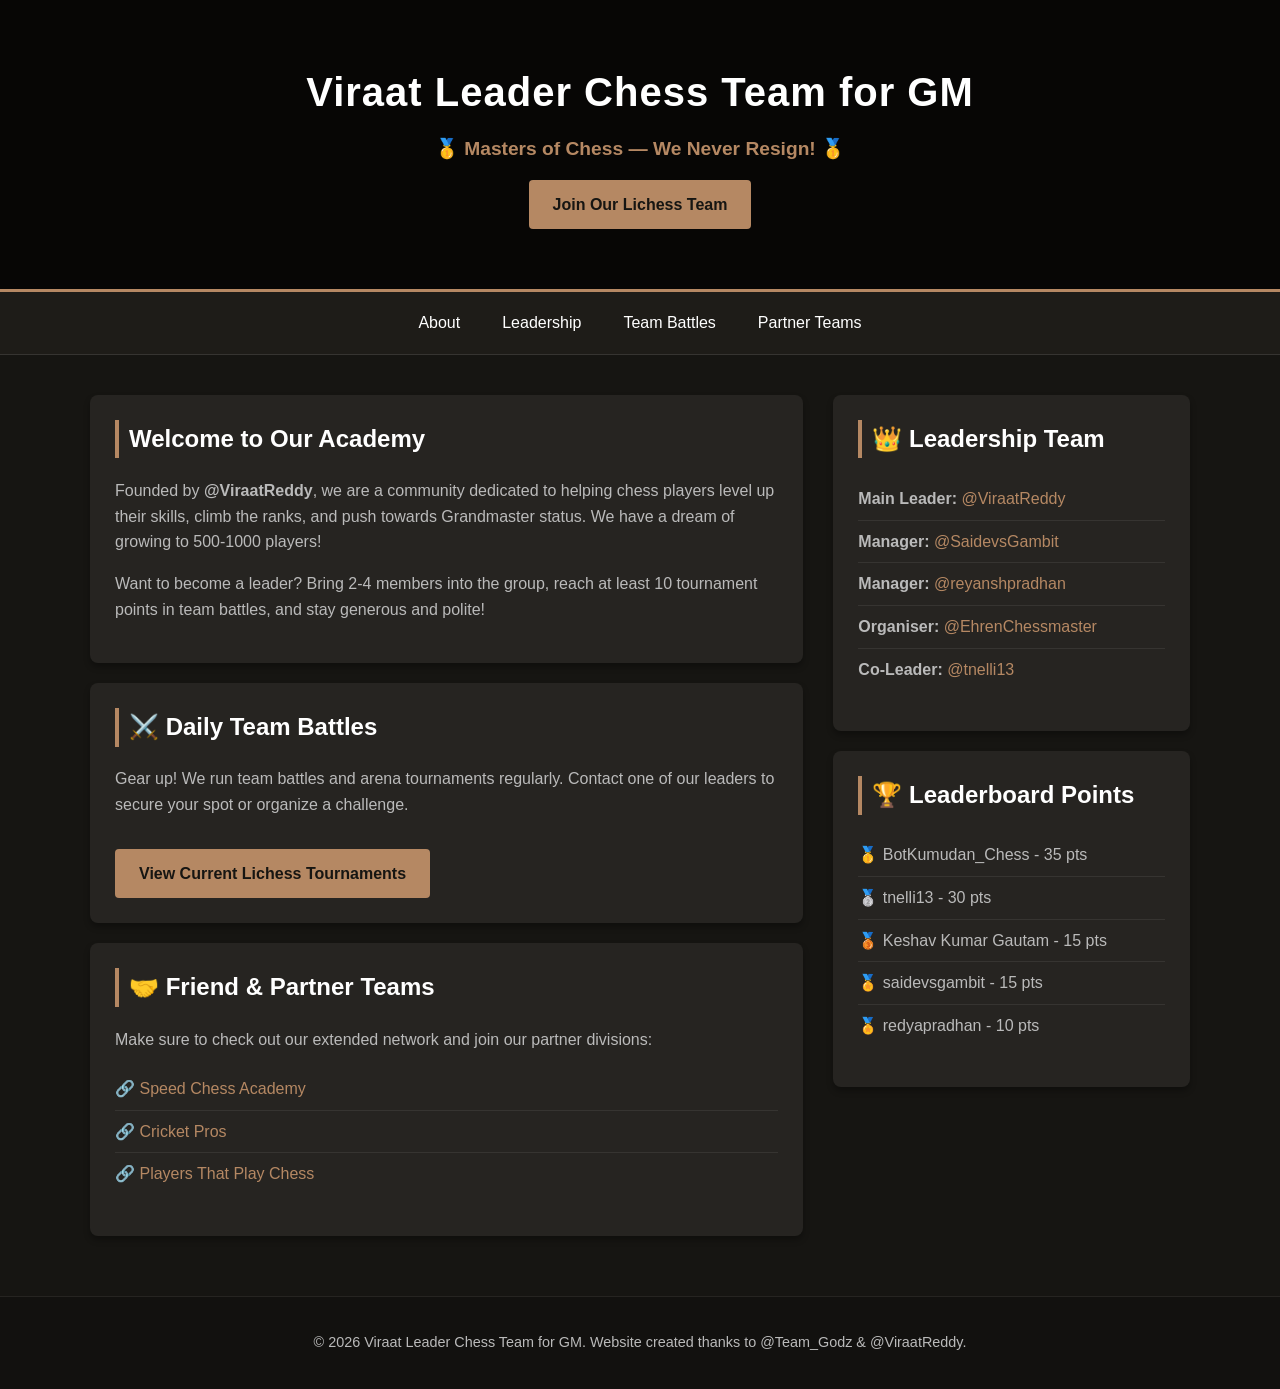
==== index.html @ a290a0d3 "Add files via upload" ====
<!DOCTYPE html>
<html lang="en">
<head>
    <meta charset="UTF-8">
    <meta name="viewport" content="width=device-width, initial-scale=1.0">
    <title>Viraat Leader Chess Team for GM</title>
    <style>
        :root {
            --bg-color: #161512;
            --card-bg: #262421;
            --accent-color: #b58863;
            --text-main: #bababa;
            --text-light: #ffffff;
        }

        body {
            font-family: 'Segoe UI', Tahoma, Geneva, Verdana, sans-serif;
            background-color: var(--bg-color);
            color: var(--text-main);
            margin: 0;
            padding: 0;
            line-height: 1.6;
        }

        header {
            background: linear-gradient(rgba(0, 0, 0, 0.7), rgba(0, 0, 0, 0.7)), url('https://unsplash.com') center/cover;
            padding: 60px 20px;
            text-align: center;
            border-bottom: 3px solid var(--accent-color);
        }

        header h1 {
            color: var(--text-light);
            margin: 0 0 10px 0;
            font-size: 2.5rem;
            letter-spacing: 1px;
        }

        header p {
            color: var(--accent-color);
            font-size: 1.2rem;
            margin: 0;
            font-weight: bold;
        }

        nav {
            background-color: #1e1c18;
            display: flex;
            justify-content: center;
            padding: 10px;
            position: sticky;
            top: 0;
            z-index: 1000;
            border-bottom: 1px solid #363431;
        }

        nav a {
            color: var(--text-light);
            text-decoration: none;
            padding: 8px 16px;
            margin: 0 5px;
            font-weight: 500;
            border-radius: 4px;
            transition: background 0.3s;
        }

        nav a:hover {
            background-color: var(--accent-color);
            color: var(--bg-color);
        }

        .container {
            max-width: 1100px;
            margin: 40px auto;
            padding: 0 20px;
        }

        .grid {
            display: grid;
            grid-template-columns: 2fr 1fr;
            gap: 30px;
        }

        @media (max-width: 768px) {
            .grid {
                grid-template-columns: 1fr;
            }
        }

        .card {
            background-color: var(--card-bg);
            padding: 25px;
            border-radius: 8px;
            margin-bottom: 20px;
            box-shadow: 0 4px 6px rgba(0,0,0,0.3);
        }

        h2 {
            color: var(--text-light);
            border-left: 4px solid var(--accent-color);
            padding-left: 10px;
            margin-top: 0;
        }

        .btn {
            display: inline-block;
            background-color: var(--accent-color);
            color: var(--bg-color);
            padding: 12px 24px;
            text-decoration: none;
            font-weight: bold;
            border-radius: 4px;
            margin-top: 15px;
            transition: opacity 0.3s;
            text-align: center;
        }

        .btn:hover {
            opacity: 0.9;
        }

        ul {
            list-style: none;
            padding: 0;
        }

        li {
            padding: 8px 0;
            border-bottom: 1px solid #363431;
        }

        li:last-child {
            border-bottom: none;
        }

        .leader-link {
            color: var(--accent-color);
            text-decoration: none;
        }

        .leader-link:hover {
            text-decoration: underline;
        }

        footer {
            background-color: #12110f;
            text-align: center;
            padding: 20px;
            margin-top: 40px;
            font-size: 0.9rem;
            border-top: 1px solid #262421;
        }
    </style>
</head>
<body>

    <header>
        <h1>Viraat Leader Chess Team for GM</h1>
        <p>🥇 Masters of Chess — We Never Resign! 🥇</p>
        <a href="https://lichess.org/team/viraat-leader-chess-team-for-gm" target="_blank" class="btn">Join Our Lichess Team</a>
    </header>

    <nav>
        <a href="#about">About</a>
        <a href="#leaders">Leadership</a>
        <a href="#battles">Team Battles</a>
        <a href="#partners">Partner Teams</a>
    </nav>

    <div class="container">
        <div class="grid">
            <main>
                <section id="about" class="card">
                    <h2>Welcome to Our Academy</h2>
                    <p>Founded by <strong>@ViraatReddy</strong>, we are a community dedicated to helping chess players level up their skills, climb the ranks, and push towards Grandmaster status. We have a dream of growing to 500-1000 players!</p>
                    <p>Want to become a leader? Bring 2-4 members into the group, reach at least 10 tournament points in team battles, and stay generous and polite!</p>
                </section>

                <section id="battles" class="card">
                    <h2>⚔️ Daily Team Battles</h2>
                    <p>Gear up! We run team battles and arena tournaments regularly. Contact one of our leaders to secure your spot or organize a challenge.</p>
                    <a href="https://lichess.org" target="_blank" class="btn">View Current Lichess Tournaments</a>
                </section>

                <section id="partners" class="card">
                    <h2>🤝 Friend & Partner Teams</h2>
                    <p>Make sure to check out our extended network and join our partner divisions:</p>
                    <ul>
                        <li>🔗 <a href="https://lichess.org" target="_blank" class="leader-link">Speed Chess Academy</a></li>
                        <li>🔗 <a href="https://lichess.org" target="_blank" class="leader-link">Cricket Pros</a></li>
                        <li>🔗 <a href="https://lichess.org" target="_blank" class="leader-link">Players That Play Chess</a></li>
                    </ul>
                </section>
            </main>

            <aside>
                <section id="leaders" class="card">
                    <h2>👑 Leadership Team</h2>
                    <ul>
                        <li><strong>Main Leader:</strong> <a class="leader-link" href="https://lichess.org" target="_blank">@ViraatReddy</a></li>
                        <li><strong>Manager:</strong> <a class="leader-link" href="https://lichess.org" target="_blank">@SaidevsGambit</a></li>
                        <li><strong>Manager:</strong> <a class="leader-link" href="https://lichess.org" target="_blank">@reyanshpradhan</a></li>
                        <li><strong>Organiser:</strong> <a class="leader-link" href="https://lichess.org" target="_blank">@EhrenChessmaster</a></li>
                        <li><strong>Co-Leader:</strong> <a class="leader-link" href="https://lichess.org" target="_blank">@tnelli13</a></li>
                    </ul>
                </section>

                <section class="card">
                    <h2>🏆 Leaderboard Points</h2>
                    <ul>
                        <li>🥇 BotKumudan_Chess - 35 pts</li>
                        <li>🥈 tnelli13 - 30 pts</li>
                        <li>🥉 Keshav Kumar Gautam - 15 pts</li>
                        <li>🏅 saidevsgambit - 15 pts</li>
                        <li>🏅 redyapradhan - 10 pts</li>
                    </ul>
                </section>
            </aside>
        </div>
    </div>

    <footer>
        <p>&copy; 2026 Viraat Leader Chess Team for GM. Website created thanks to @Team_Godz & @ViraatReddy.</p>
    </footer>

</body>
</html>
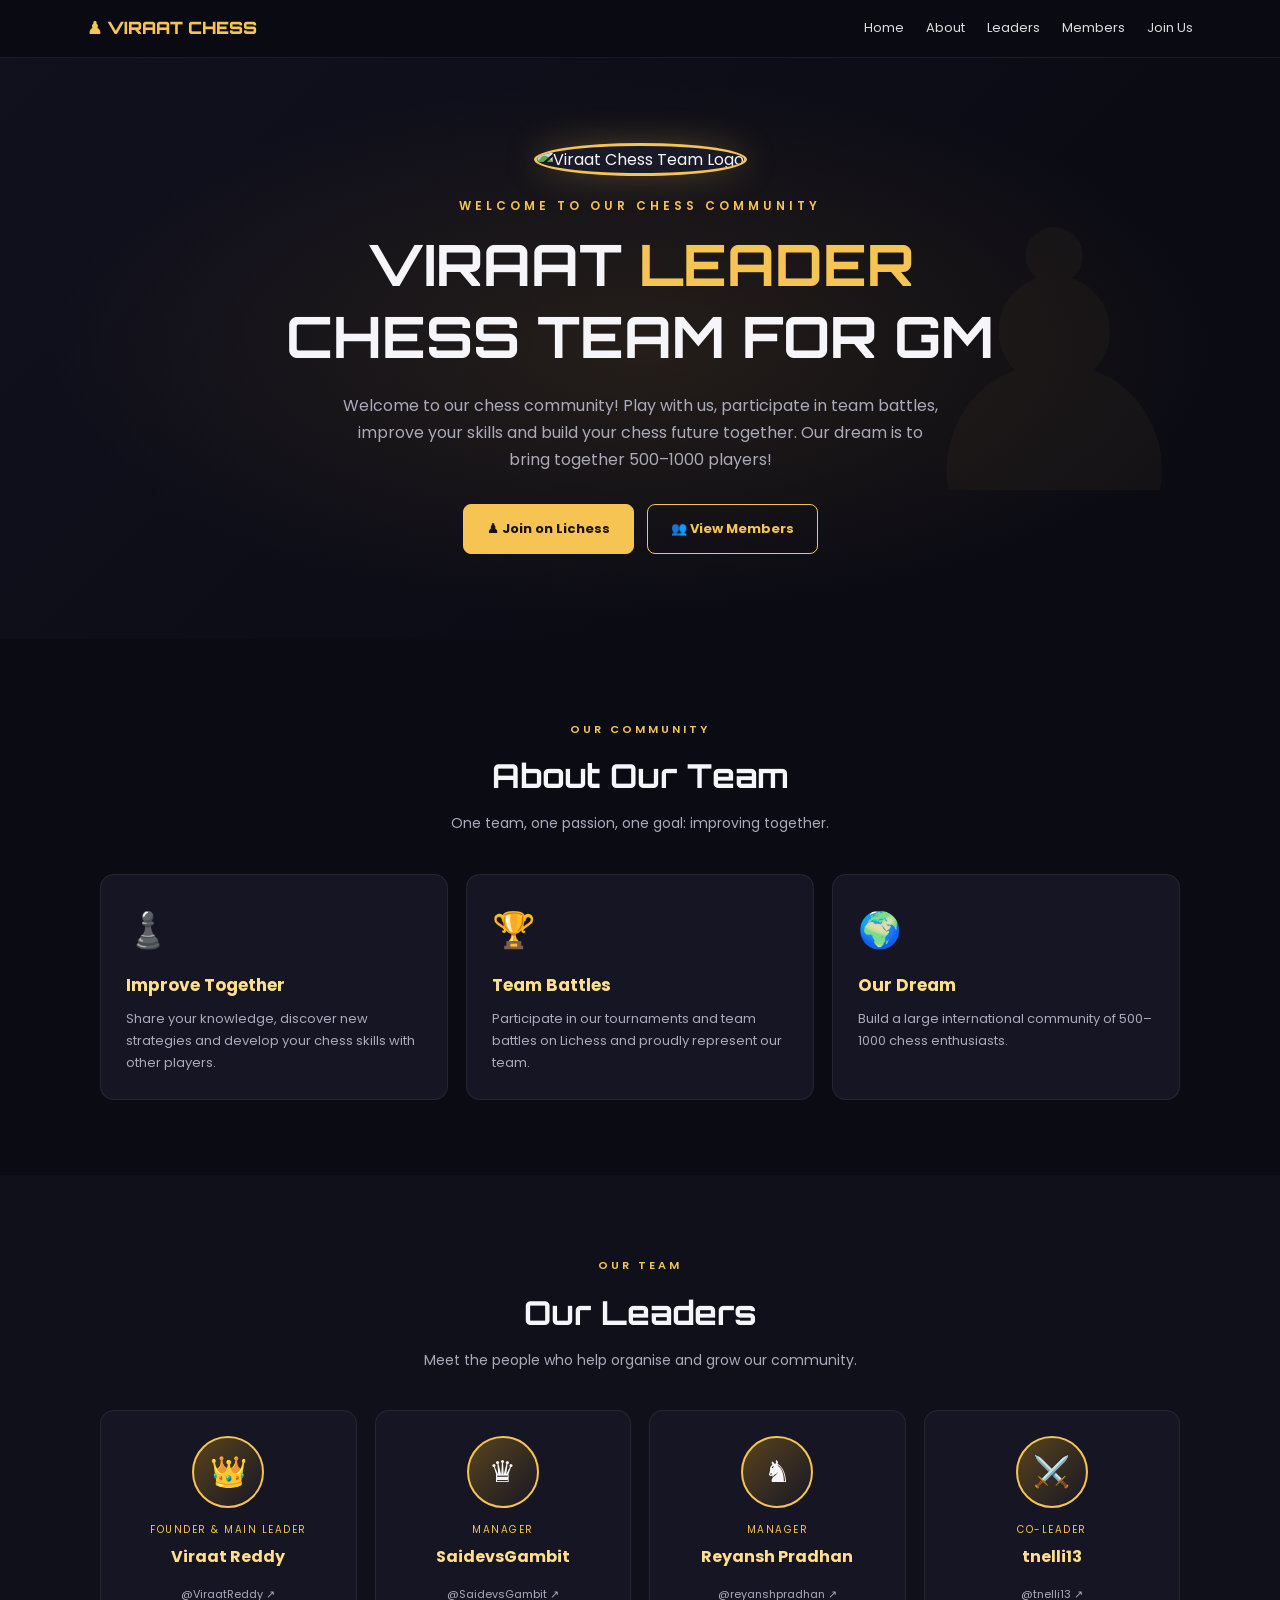
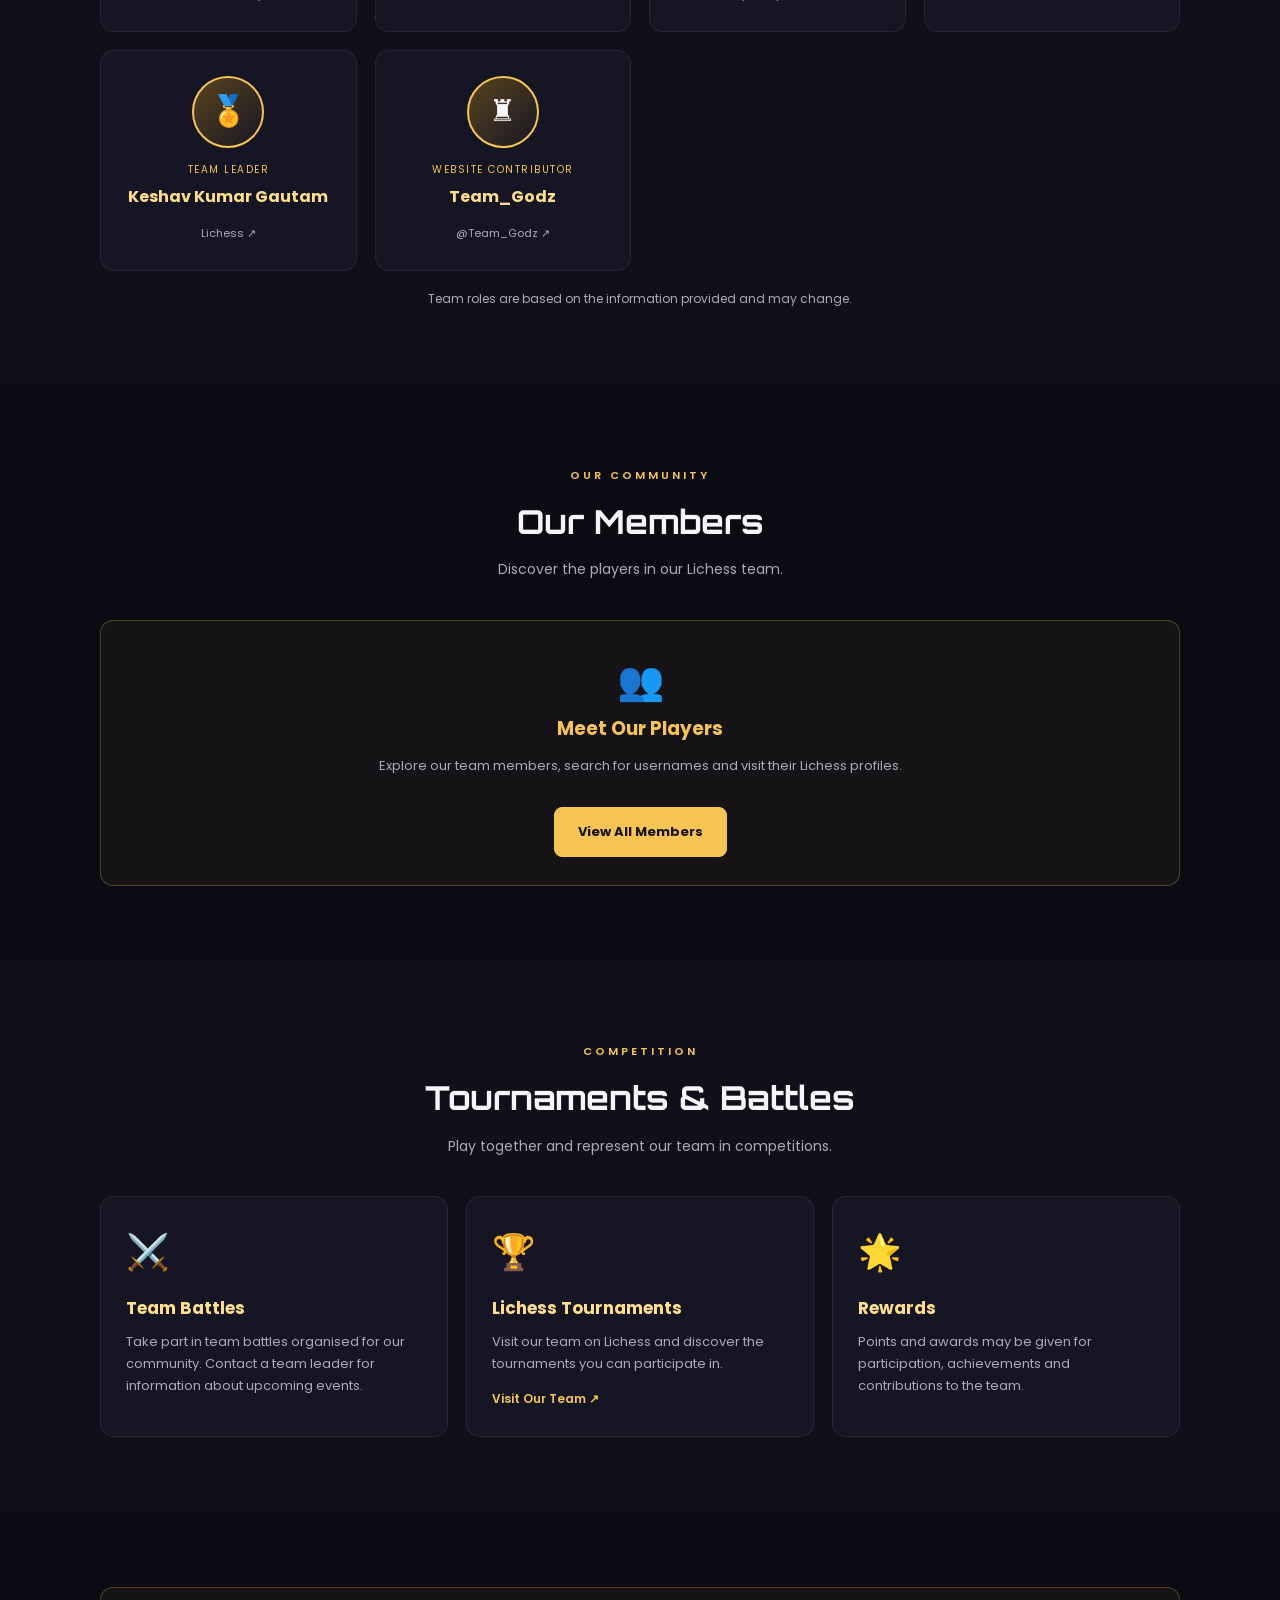
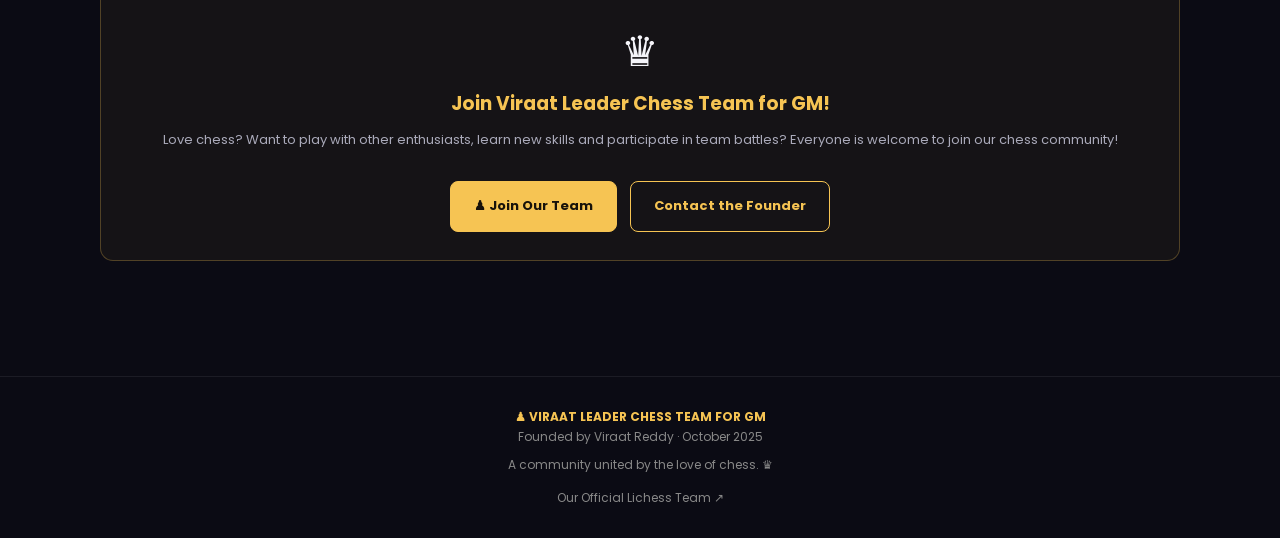
==== commit f6b83602: "Add files via upload" ====
--- a/index.html
+++ b/index.html
@@ -1,227 +1,296 @@
+
 <!DOCTYPE html>
 <html lang="en">
 <head>
-    <meta charset="UTF-8">
-    <meta name="viewport" content="width=device-width, initial-scale=1.0">
-    <title>Viraat Leader Chess Team for GM</title>
-    <style>
-        :root {
-            --bg-color: #161512;
-            --card-bg: #262421;
-            --accent-color: #b58863;
-            --text-main: #bababa;
-            --text-light: #ffffff;
-        }
-
-        body {
-            font-family: 'Segoe UI', Tahoma, Geneva, Verdana, sans-serif;
-            background-color: var(--bg-color);
-            color: var(--text-main);
-            margin: 0;
-            padding: 0;
-            line-height: 1.6;
-        }
-
-        header {
-            background: linear-gradient(rgba(0, 0, 0, 0.7), rgba(0, 0, 0, 0.7)), url('https://unsplash.com') center/cover;
-            padding: 60px 20px;
-            text-align: center;
-            border-bottom: 3px solid var(--accent-color);
-        }
-
-        header h1 {
-            color: var(--text-light);
-            margin: 0 0 10px 0;
-            font-size: 2.5rem;
-            letter-spacing: 1px;
-        }
-
-        header p {
-            color: var(--accent-color);
-            font-size: 1.2rem;
-            margin: 0;
-            font-weight: bold;
-        }
-
-        nav {
-            background-color: #1e1c18;
-            display: flex;
-            justify-content: center;
-            padding: 10px;
-            position: sticky;
-            top: 0;
-            z-index: 1000;
-            border-bottom: 1px solid #363431;
-        }
-
-        nav a {
-            color: var(--text-light);
-            text-decoration: none;
-            padding: 8px 16px;
-            margin: 0 5px;
-            font-weight: 500;
-            border-radius: 4px;
-            transition: background 0.3s;
-        }
-
-        nav a:hover {
-            background-color: var(--accent-color);
-            color: var(--bg-color);
-        }
-
-        .container {
-            max-width: 1100px;
-            margin: 40px auto;
-            padding: 0 20px;
-        }
-
-        .grid {
-            display: grid;
-            grid-template-columns: 2fr 1fr;
-            gap: 30px;
-        }
-
-        @media (max-width: 768px) {
-            .grid {
-                grid-template-columns: 1fr;
-            }
-        }
-
-        .card {
-            background-color: var(--card-bg);
-            padding: 25px;
-            border-radius: 8px;
-            margin-bottom: 20px;
-            box-shadow: 0 4px 6px rgba(0,0,0,0.3);
-        }
-
-        h2 {
-            color: var(--text-light);
-            border-left: 4px solid var(--accent-color);
-            padding-left: 10px;
-            margin-top: 0;
-        }
-
-        .btn {
-            display: inline-block;
-            background-color: var(--accent-color);
-            color: var(--bg-color);
-            padding: 12px 24px;
-            text-decoration: none;
-            font-weight: bold;
-            border-radius: 4px;
-            margin-top: 15px;
-            transition: opacity 0.3s;
-            text-align: center;
-        }
-
-        .btn:hover {
-            opacity: 0.9;
-        }
-
-        ul {
-            list-style: none;
-            padding: 0;
-        }
-
-        li {
-            padding: 8px 0;
-            border-bottom: 1px solid #363431;
-        }
-
-        li:last-child {
-            border-bottom: none;
-        }
-
-        .leader-link {
-            color: var(--accent-color);
-            text-decoration: none;
-        }
-
-        .leader-link:hover {
-            text-decoration: underline;
-        }
-
-        footer {
-            background-color: #12110f;
-            text-align: center;
-            padding: 20px;
-            margin-top: 40px;
-            font-size: 0.9rem;
-            border-top: 1px solid #262421;
-        }
-    </style>
+  <meta charset="UTF-8">
+  <meta name="viewport" content="width=device-width, initial-scale=1.0">
+  <meta name="theme-color" content="#0b0b14">
+  <meta name="description" content="Join Viraat Leader Chess Team for GM on Lichess! Play chess, compete in team battles and grow together.">
+  <title>Viraat Leader Chess Team for GM ♟️</title>
+
+  <link rel="stylesheet" href="style.css">
+  <link rel="preconnect" href="https://fonts.googleapis.com">
+  <link href="https://fonts.googleapis.com/css2?family=Orbitron:wght@500;700;900&family=Poppins:wght@300;400;500;600;700&display=swap" rel="stylesheet">
 </head>
 <body>
 
-    <header>
-        <h1>Viraat Leader Chess Team for GM</h1>
-        <p>🥇 Masters of Chess — We Never Resign! 🥇</p>
-        <a href="https://lichess.org/team/viraat-leader-chess-team-for-gm" target="_blank" class="btn">Join Our Lichess Team</a>
-    </header>
-
-    <nav>
-        <a href="#about">About</a>
-        <a href="#leaders">Leadership</a>
-        <a href="#battles">Team Battles</a>
-        <a href="#partners">Partner Teams</a>
-    </nav>
-
-    <div class="container">
-        <div class="grid">
-            <main>
-                <section id="about" class="card">
-                    <h2>Welcome to Our Academy</h2>
-                    <p>Founded by <strong>@ViraatReddy</strong>, we are a community dedicated to helping chess players level up their skills, climb the ranks, and push towards Grandmaster status. We have a dream of growing to 500-1000 players!</p>
-                    <p>Want to become a leader? Bring 2-4 members into the group, reach at least 10 tournament points in team battles, and stay generous and polite!</p>
-                </section>
-
-                <section id="battles" class="card">
-                    <h2>⚔️ Daily Team Battles</h2>
-                    <p>Gear up! We run team battles and arena tournaments regularly. Contact one of our leaders to secure your spot or organize a challenge.</p>
-                    <a href="https://lichess.org" target="_blank" class="btn">View Current Lichess Tournaments</a>
-                </section>
-
-                <section id="partners" class="card">
-                    <h2>🤝 Friend & Partner Teams</h2>
-                    <p>Make sure to check out our extended network and join our partner divisions:</p>
-                    <ul>
-                        <li>🔗 <a href="https://lichess.org" target="_blank" class="leader-link">Speed Chess Academy</a></li>
-                        <li>🔗 <a href="https://lichess.org" target="_blank" class="leader-link">Cricket Pros</a></li>
-                        <li>🔗 <a href="https://lichess.org" target="_blank" class="leader-link">Players That Play Chess</a></li>
-                    </ul>
-                </section>
-            </main>
-
-            <aside>
-                <section id="leaders" class="card">
-                    <h2>👑 Leadership Team</h2>
-                    <ul>
-                        <li><strong>Main Leader:</strong> <a class="leader-link" href="https://lichess.org" target="_blank">@ViraatReddy</a></li>
-                        <li><strong>Manager:</strong> <a class="leader-link" href="https://lichess.org" target="_blank">@SaidevsGambit</a></li>
-                        <li><strong>Manager:</strong> <a class="leader-link" href="https://lichess.org" target="_blank">@reyanshpradhan</a></li>
-                        <li><strong>Organiser:</strong> <a class="leader-link" href="https://lichess.org" target="_blank">@EhrenChessmaster</a></li>
-                        <li><strong>Co-Leader:</strong> <a class="leader-link" href="https://lichess.org" target="_blank">@tnelli13</a></li>
-                    </ul>
-                </section>
-
-                <section class="card">
-                    <h2>🏆 Leaderboard Points</h2>
-                    <ul>
-                        <li>🥇 BotKumudan_Chess - 35 pts</li>
-                        <li>🥈 tnelli13 - 30 pts</li>
-                        <li>🥉 Keshav Kumar Gautam - 15 pts</li>
-                        <li>🏅 saidevsgambit - 15 pts</li>
-                        <li>🏅 redyapradhan - 10 pts</li>
-                    </ul>
-                </section>
-            </aside>
-        </div>
-    </div>
-
-    <footer>
-        <p>&copy; 2026 Viraat Leader Chess Team for GM. Website created thanks to @Team_Godz & @ViraatReddy.</p>
-    </footer>
+<header>
+  <nav>
+    <a class="brand" href="index.html">♟ VIRAAT CHESS</a>
+    <div class="links">
+      <a href="#home">Home</a>
+      <a href="#about">About</a>
+      <a href="#leaders">Leaders</a>
+      <a href="members.html">Members</a>
+      <a href="#join">Join Us</a>
+    </div>
+  </nav>
+</header>
+
+<main>
+  <!-- HERO -->
+  <section class="hero" id="home">
+    <div class="hero-content">
+      <img
+        class="logo"
+        src="https://image.lichess1.org/display?op=noop&path=-wHUg3ZPcApX.png&sig=a97cd5ea07b5f0c2ef4ba3ad16b2d394cfc57a14"
+        alt="Viraat Chess Team Logo"
+      >
+
+      <div class="eyebrow">Welcome to our chess community</div>
+
+      <h1>VIRAAT <span>LEADER</span><br>CHESS TEAM FOR GM</h1>
+
+      <p>
+        Welcome to our chess community! Play with us, participate
+        in team battles, improve your skills and build your chess
+        future together. Our dream is to bring together 500–1000 players!
+      </p>
+
+      <div class="buttons">
+        <a class="btn primary"
+           href="https://lichess.org/team/viraat-leader-chess-team-for-gm"
+           target="_blank" rel="noopener noreferrer">
+          ♟ Join on Lichess
+        </a>
+
+        <a class="btn secondary" href="members.html">
+          👥 View Members
+        </a>
+      </div>
+    </div>
+  </section>
+
+  <!-- ABOUT -->
+  <section id="about">
+    <div class="container">
+      <div class="section-title">
+        <small>OUR COMMUNITY</small>
+        <h2>About Our Team</h2>
+        <p>One team, one passion, one goal: improving together.</p>
+      </div>
+
+      <div class="cards">
+        <div class="card">
+          <div class="card-icon">♟️</div>
+          <h3>Improve Together</h3>
+          <p>
+            Share your knowledge, discover new strategies
+            and develop your chess skills with other players.
+          </p>
+        </div>
+
+        <div class="card">
+          <div class="card-icon">🏆</div>
+          <h3>Team Battles</h3>
+          <p>
+            Participate in our tournaments and team battles
+            on Lichess and proudly represent our team.
+          </p>
+        </div>
+
+        <div class="card">
+          <div class="card-icon">🌍</div>
+          <h3>Our Dream</h3>
+          <p>
+            Build a large international community
+            of 500–1000 chess enthusiasts.
+          </p>
+        </div>
+      </div>
+    </div>
+  </section>
+
+  <!-- LEADERS -->
+  <section class="dark-section" id="leaders">
+    <div class="container">
+      <div class="section-title">
+        <small>OUR TEAM</small>
+        <h2>Our Leaders</h2>
+        <p>Meet the people who help organise and grow our community.</p>
+      </div>
+
+      <div class="cards">
+        <div class="card leader">
+          <div class="avatar">👑</div>
+          <div class="role">Founder & Main Leader</div>
+          <h3>Viraat Reddy</h3>
+          <a href="https://lichess.org/@/ViraatReddy"
+             target="_blank" rel="noopener noreferrer">
+            @ViraatReddy ↗
+          </a>
+        </div>
+
+        <div class="card leader">
+          <div class="avatar">♛</div>
+          <div class="role">Manager</div>
+          <h3>SaidevsGambit</h3>
+          <a href="https://lichess.org/@/SaidevsGambit"
+             target="_blank" rel="noopener noreferrer">
+            @SaidevsGambit ↗
+          </a>
+        </div>
+
+        <div class="card leader">
+          <div class="avatar">♞</div>
+          <div class="role">Manager</div>
+          <h3>Reyansh Pradhan</h3>
+          <a href="https://lichess.org/@/reyanshpradhan"
+             target="_blank" rel="noopener noreferrer">
+            @reyanshpradhan ↗
+          </a>
+        </div>
+
+        <div class="card leader">
+          <div class="avatar">⚔️</div>
+          <div class="role">Co-Leader</div>
+          <h3>tnelli13</h3>
+          <a href="https://lichess.org/@/tnelli13"
+             target="_blank" rel="noopener noreferrer">
+            @tnelli13 ↗
+          </a>
+        </div>
+
+        <div class="card leader">
+          <div class="avatar">🏅</div>
+          <div class="role">Team Leader</div>
+          <h3>Keshav Kumar Gautam</h3>
+          <a href="https://lichess.org/"
+             target="_blank" rel="noopener noreferrer">
+            Lichess ↗
+          </a>
+        </div>
+
+        <div class="card leader">
+          <div class="avatar">♜</div>
+          <div class="role">Website Contributor</div>
+          <h3>Team_Godz</h3>
+          <a href="https://lichess.org/@/Team_Godz"
+             target="_blank" rel="noopener noreferrer">
+            @Team_Godz ↗
+          </a>
+        </div>
+      </div>
+
+      <p style="text-align:center;color:#aaaaba;font-size:12px;margin-top:18px">
+        Team roles are based on the information provided and may change.
+      </p>
+    </div>
+  </section>
+
+  <!-- MEMBERS -->
+  <section id="members">
+    <div class="container">
+      <div class="section-title">
+        <small>OUR COMMUNITY</small>
+        <h2>Our Members</h2>
+        <p>Discover the players in our Lichess team.</p>
+      </div>
+
+      <div class="notice">
+        <div style="font-size:38px">👥</div>
+        <h3>Meet Our Players</h3>
+        <p>
+          Explore our team members, search for usernames
+          and visit their Lichess profiles.
+        </p>
+        <div class="buttons">
+          <a class="btn primary" href="members.html">
+            View All Members
+          </a>
+        </div>
+      </div>
+    </div>
+  </section>
+
+  <!-- TOURNAMENTS -->
+  <section class="dark-section" id="tournaments">
+    <div class="container">
+      <div class="section-title">
+        <small>COMPETITION</small>
+        <h2>Tournaments & Battles</h2>
+        <p>Play together and represent our team in competitions.</p>
+      </div>
+
+      <div class="cards">
+        <div class="card">
+          <div class="card-icon">⚔️</div>
+          <h3>Team Battles</h3>
+          <p>
+            Take part in team battles organised for our community.
+            Contact a team leader for information about upcoming events.
+          </p>
+        </div>
+
+        <div class="card">
+          <div class="card-icon">🏆</div>
+          <h3>Lichess Tournaments</h3>
+          <p>
+            Visit our team on Lichess and discover
+            the tournaments you can participate in.
+          </p>
+          <a class="link"
+             href="https://lichess.org/team/viraat-leader-chess-team-for-gm"
+             target="_blank" rel="noopener noreferrer">
+            Visit Our Team ↗
+          </a>
+        </div>
+
+        <div class="card">
+          <div class="card-icon">🌟</div>
+          <h3>Rewards</h3>
+          <p>
+            Points and awards may be given for participation,
+            achievements and contributions to the team.
+          </p>
+        </div>
+      </div>
+    </div>
+  </section>
+
+  <!-- JOIN -->
+  <section id="join">
+    <div class="container">
+      <div class="notice">
+        <div style="font-size:42px">♛</div>
+        <h3>Join Viraat Leader Chess Team for GM!</h3>
+        <p>
+          Love chess? Want to play with other enthusiasts,
+          learn new skills and participate in team battles?
+          Everyone is welcome to join our chess community!
+        </p>
+
+        <div class="buttons">
+          <a class="btn primary"
+             href="https://lichess.org/team/viraat-leader-chess-team-for-gm"
+             target="_blank" rel="noopener noreferrer">
+            ♟ Join Our Team
+          </a>
+
+          <a class="btn secondary"
+             href="https://lichess.org/@/ViraatReddy"
+             target="_blank" rel="noopener noreferrer">
+            Contact the Founder
+          </a>
+        </div>
+      </div>
+    </div>
+  </section>
+</main>
+
+<footer>
+  <p><strong>♟ VIRAAT LEADER CHESS TEAM FOR GM</strong></p>
+  <p>Founded by Viraat Reddy · October 2025</p>
+  <p style="margin-top:8px">
+    A community united by the love of chess. ♛
+  </p>
+  <p style="margin-top:12px">
+    <a href="https://lichess.org/team/viraat-leader-chess-team-for-gm"
+       target="_blank" rel="noopener noreferrer">
+      Our Official Lichess Team ↗
+    </a>
+  </p>
+</footer>
 
 </body>
-</html>+</html>
--- a/style.css
+++ b/style.css
@@ -0,0 +1,649 @@
+
+/* =================================
+   VIRAAT CHESS FOR GM
+   Main stylesheet
+================================= */
+
+:root {
+  --gold: #f6c453;
+  --gold-light: #ffdf8b;
+  --bg: #0b0b14;
+  --card: #151523;
+  --card-hover: #1d1d2e;
+  --text: #f5f5fa;
+  --muted: #aaaaba;
+  --border: #ffffff12;
+  --radius: 14px;
+  --transition: 0.25s ease;
+}
+
+* {
+  box-sizing: border-box;
+  margin: 0;
+  padding: 0;
+}
+
+html {
+  scroll-behavior: smooth;
+  scroll-padding-top: 90px;
+}
+
+body {
+  font-family: 'Poppins', Arial, sans-serif;
+  background: var(--bg);
+  color: var(--text);
+  line-height: 1.7;
+  min-height: 100vh;
+}
+
+a {
+  color: inherit;
+  text-decoration: none;
+  transition: var(--transition);
+}
+
+button, input {
+  font: inherit;
+}
+
+/* =================================
+   NAVIGATION
+================================= */
+
+header {
+  position: sticky;
+  top: 0;
+  z-index: 100;
+  background: rgba(11, 11, 20, 0.95);
+  backdrop-filter: blur(12px);
+  border-bottom: 1px solid var(--border);
+}
+
+nav {
+  max-width: 1150px;
+  margin: auto;
+  padding: 14px 22px;
+  display: flex;
+  align-items: center;
+  justify-content: space-between;
+  gap: 16px;
+}
+
+.brand {
+  font-family: 'Orbitron', sans-serif;
+  font-weight: 900;
+  color: var(--gold);
+  font-size: 17px;
+}
+
+nav .links {
+  display: flex;
+  align-items: center;
+  gap: 22px;
+  flex-wrap: wrap;
+}
+
+nav .links a,
+nav a {
+  font-size: 13px;
+  color: #ddd;
+}
+
+nav a:hover {
+  color: var(--gold);
+}
+
+/* =================================
+   HERO
+================================= */
+
+.hero {
+  min-height: 580px;
+  padding: 85px 20px;
+  display: flex;
+  align-items: center;
+  justify-content: center;
+  text-align: center;
+  position: relative;
+  overflow: hidden;
+  background:
+    radial-gradient(ellipse at center, #55401e55 0%, transparent 65%),
+    linear-gradient(135deg, #11111e, #0b0b14 70%);
+}
+
+.hero::before {
+  content: "♟";
+  position: absolute;
+  font-size: 360px;
+  color: #f6c45309;
+  right: 5%;
+  top: 0;
+  pointer-events: none;
+}
+
+.hero-content {
+  max-width: 800px;
+  position: relative;
+  z-index: 1;
+}
+
+.logo {
+  width: 125px;
+  height: 125px;
+  border-radius: 50%;
+  object-fit: cover;
+  border: 3px solid var(--gold);
+  box-shadow: 0 0 35px #f6c45340;
+  margin-bottom: 20px;
+  background: #191927;
+}
+
+.eyebrow {
+  color: var(--gold);
+  font-size: 12px;
+  letter-spacing: 4px;
+  font-weight: 600;
+  text-transform: uppercase;
+}
+
+h1 {
+  font-family: 'Orbitron', sans-serif;
+  font-size: clamp(30px, 6vw, 57px);
+  line-height: 1.25;
+  margin: 13px 0 20px;
+}
+
+h1 span {
+  color: var(--gold);
+}
+
+.hero p {
+  color: var(--muted);
+  max-width: 600px;
+  margin: auto;
+}
+
+/* =================================
+   BUTTONS
+================================= */
+
+.buttons {
+  display: flex;
+  flex-wrap: wrap;
+  gap: 13px;
+  justify-content: center;
+  margin-top: 30px;
+}
+
+.btn {
+  display: inline-block;
+  padding: 13px 23px;
+  border-radius: 8px;
+  font-size: 13px;
+  font-weight: 700;
+  transition: var(--transition);
+  border: 1px solid var(--gold);
+  cursor: pointer;
+}
+
+.btn.primary {
+  background: var(--gold);
+  color: #17120a;
+}
+
+.btn.secondary {
+  color: var(--gold);
+  background: transparent;
+}
+
+.btn:hover {
+  transform: translateY(-3px);
+  filter: brightness(1.1);
+  box-shadow: 0 5px 20px #f6c45325;
+}
+
+/* =================================
+   SECTIONS
+================================= */
+
+section {
+  padding: 75px 20px;
+}
+
+.container {
+  max-width: 1080px;
+  margin: auto;
+}
+
+.dark-section {
+  background: #10101b;
+}
+
+.section-title {
+  text-align: center;
+  margin-bottom: 38px;
+}
+
+.section-title small {
+  color: var(--gold);
+  letter-spacing: 3px;
+  font-weight: 600;
+  font-size: 11px;
+}
+
+h2 {
+  font-family: 'Orbitron', sans-serif;
+  font-size: clamp(23px, 4vw, 33px);
+  margin-top: 7px;
+}
+
+.section-title p {
+  color: var(--muted);
+  margin-top: 8px;
+  font-size: 14px;
+}
+
+/* =================================
+   CARDS
+================================= */
+
+.cards {
+  display: grid;
+  grid-template-columns: repeat(
+    auto-fit,
+    minmax(220px, 1fr)
+  );
+  gap: 18px;
+}
+
+.card {
+  background: var(--card);
+  border: 1px solid var(--border);
+  border-radius: var(--radius);
+  padding: 25px;
+  transition: var(--transition);
+}
+
+.card:hover {
+  transform: translateY(-5px);
+  border-color: #f6c45366;
+  background: var(--card-hover);
+  box-shadow: 0 10px 30px #0003;
+}
+
+.card-icon {
+  font-size: 35px;
+  margin-bottom: 12px;
+}
+
+.card h3 {
+  color: var(--gold-light);
+  font-size: 17px;
+  margin-bottom: 8px;
+}
+
+.card p {
+  color: var(--muted);
+  font-size: 13px;
+}
+
+.card a.link {
+  color: var(--gold);
+  display: inline-block;
+  margin-top: 14px;
+  font-size: 12px;
+  font-weight: 600;
+}
+
+.card a.link:hover {
+  color: white;
+}
+
+/* =================================
+   LEADERS
+================================= */
+
+.leader {
+  text-align: center;
+  padding: 25px 15px;
+}
+
+.avatar {
+  width: 72px;
+  height: 72px;
+  border-radius: 50%;
+  display: grid;
+  place-items: center;
+  margin: 0 auto 13px;
+  background: linear-gradient(135deg, #59431c, #171725);
+  border: 2px solid var(--gold);
+  font-size: 30px;
+}
+
+.role {
+  color: var(--gold);
+  font-size: 10px;
+  text-transform: uppercase;
+  letter-spacing: 1.5px;
+}
+
+.leader h3 {
+  margin-top: 5px;
+  font-size: 16px;
+}
+
+.leader a {
+  color: var(--muted);
+  font-size: 11px;
+}
+
+.leader a:hover {
+  color: var(--gold);
+}
+
+/* =================================
+   MEMBERS PAGE
+================================= */
+
+.stats {
+  background: var(--card);
+  border: 1px solid #343446;
+  padding: 20px;
+  border-radius: 12px;
+  text-align: center;
+  margin-bottom: 22px;
+}
+
+.stats strong {
+  color: var(--gold);
+  font-size: 30px;
+  display: block;
+}
+
+.stats span {
+  color: var(--muted);
+}
+
+.search {
+  width: 100%;
+  padding: 14px;
+  margin-bottom: 20px;
+  background: var(--card);
+  border: 1px solid #343446;
+  color: white;
+  border-radius: 8px;
+  font-size: 15px;
+  outline: none;
+  transition: var(--transition);
+}
+
+.search:focus {
+  border-color: var(--gold);
+  box-shadow: 0 0 12px #f6c45322;
+}
+
+.search::placeholder {
+  color: #888899;
+}
+
+.grid {
+  display: grid;
+  grid-template-columns: repeat(
+    auto-fill,
+    minmax(220px, 1fr)
+  );
+  gap: 15px;
+}
+
+.member {
+  padding: 20px;
+  border: 1px solid #303044;
+  background: var(--card);
+  border-radius: 12px;
+  text-align: center;
+  transition: var(--transition);
+  animation: fadeIn 0.4s ease both;
+}
+
+.member:hover {
+  transform: translateY(-4px);
+  border-color: var(--gold);
+  box-shadow: 0 8px 25px #0004;
+}
+
+.member .avatar {
+  height: 65px;
+  width: 65px;
+  border-radius: 50%;
+  background: #28283b;
+  margin: 0 auto 12px;
+  display: grid;
+  place-items: center;
+  font-size: 30px;
+  color: var(--gold);
+  border: 2px solid var(--gold);
+}
+
+.member h3 {
+  font-size: 16px;
+  overflow-wrap: anywhere;
+  margin: 8px 0;
+}
+
+.member p {
+  color: var(--muted);
+  font-size: 12px;
+}
+
+.profile {
+  display: inline-block;
+  background: var(--gold);
+  color: #111;
+  padding: 9px 15px;
+  border-radius: 7px;
+  font-weight: bold;
+  font-size: 12px;
+  margin-top: 8px;
+}
+
+.profile:hover {
+  background: var(--gold-light);
+  transform: scale(1.04);
+}
+
+.status {
+  text-align: center;
+  color: var(--muted);
+  padding: 25px;
+}
+
+#error {
+  color: #ff9a9a;
+  text-align: center;
+  margin-top: 10px;
+}
+
+/* =================================
+   NOTICE & POINTS
+================================= */
+
+.notice {
+  border: 1px solid #f6c45344;
+  background: #f6c4530b;
+  padding: 28px;
+  border-radius: 13px;
+  text-align: center;
+}
+
+.notice h3 {
+  color: var(--gold);
+  margin-bottom: 10px;
+}
+
+.notice p {
+  color: var(--muted);
+  font-size: 13px;
+}
+
+.table-wrap {
+  overflow-x: auto;
+  background: var(--card);
+  padding: 10px 20px;
+  border-radius: 12px;
+}
+
+.points {
+  width: 100%;
+  border-collapse: collapse;
+  font-size: 13px;
+}
+
+.points th {
+  color: var(--gold);
+  text-align: left;
+}
+
+.points th,
+.points td {
+  padding: 13px 10px;
+  border-bottom: 1px solid var(--border);
+}
+
+.points td {
+  color: #ddd;
+}
+
+/* =================================
+   REFRESH BUTTON
+================================= */
+
+button {
+  border: 1px solid var(--gold);
+  background: transparent;
+  color: var(--gold);
+  padding: 10px 18px;
+  border-radius: 7px;
+  cursor: pointer;
+  transition: var(--transition);
+}
+
+button:hover {
+  background: var(--gold);
+  color: #111;
+}
+
+/* =================================
+   FOOTER
+================================= */
+
+footer {
+  text-align: center;
+  padding: 30px 15px;
+  border-top: 1px solid var(--border);
+  color: #888;
+  font-size: 12px;
+  margin-top: 40px;
+}
+
+footer strong {
+  color: var(--gold);
+}
+
+/* =================================
+   ANIMATIONS
+================================= */
+
+@keyframes fadeIn {
+  from {
+    opacity: 0;
+    transform: translateY(12px);
+  }
+  to {
+    opacity: 1;
+    transform: translateY(0);
+  }
+}
+
+/* =================================
+   ACCESSIBILITY
+================================= */
+
+a:focus-visible,
+button:focus-visible,
+input:focus-visible {
+  outline: 2px solid var(--gold-light);
+  outline-offset: 3px;
+}
+
+/* =================================
+   RESPONSIVE DESIGN
+================================= */
+
+@media (max-width: 650px) {
+  nav {
+    flex-direction: column;
+  }
+
+  nav .links {
+    justify-content: center;
+    gap: 12px;
+  }
+
+  .hero {
+    min-height: 520px;
+    padding: 60px 18px;
+  }
+
+  section {
+    padding: 55px 17px;
+  }
+
+  .cards,
+  .grid {
+    grid-template-columns: 1fr;
+  }
+
+  .buttons {
+    gap: 10px;
+  }
+
+  .btn {
+    padding: 12px 17px;
+  }
+}
+
+@media (prefers-reduced-motion: reduce) {
+  *,
+  *::before,
+  *::after {
+    scroll-behavior: auto !important;
+    animation-duration: 0.01ms !important;
+    transition-duration: 0.01ms !important;
+  }
+}
+
+.hero {
+    display: flex;
+    flex-direction: column;
+    align-items: center;
+    text-align: center;
+}
+
+.hero nav {
+    display: flex;
+    justify-content: center;
+    flex-wrap: wrap;
+    gap: 15px;
+    width: 100%;
+}
+
+.members-header {
+    width: 100%;
+    text-align: center;
+    margin: 30px auto 0;
+}
+
+.members-header h1 {
+    text-align: center;
+    width: 100%;
+}
